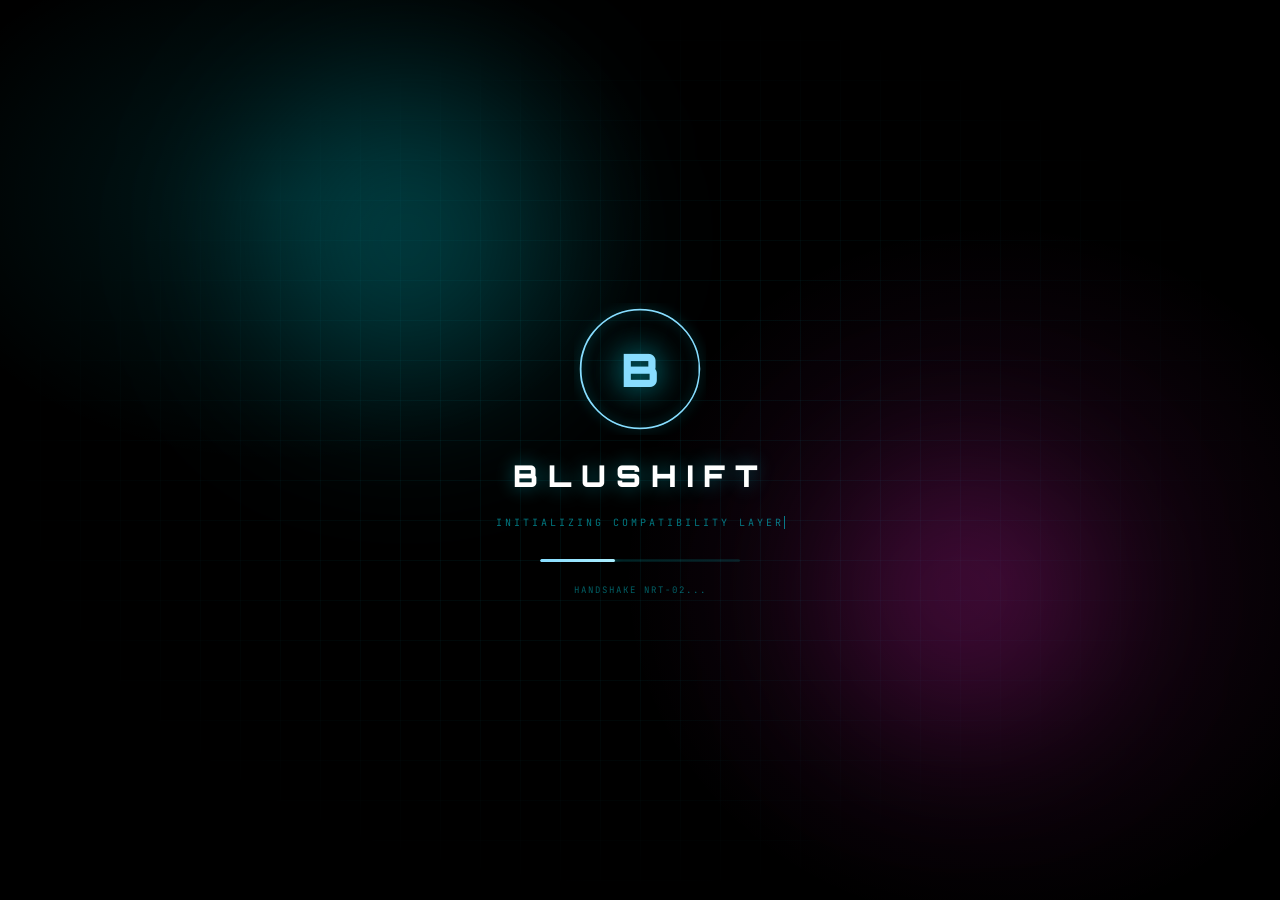
==== index.html @ e388130e "Deploy BLUSHIFT Beta V1 (PWA) Co-Authored-By: Claude Opus 4.8 <noreply@anthropic.com>" ====
<!DOCTYPE html>
<html lang="en">
<head>
<meta charset="UTF-8" />
<meta name="viewport" content="width=device-width, initial-scale=1.0" />
<title>BLUSHIFT</title>
<link rel="manifest" href="manifest.webmanifest" />
<meta name="theme-color" content="#0a0e1a" />
<meta http-equiv="refresh" content="0; url=BLUSHIFT%20Beta%20V1.html" />
<script>location.replace('BLUSHIFT%20Beta%20V1.html');</script>
<style>html,body{margin:0;height:100%;background:#0a0e1a;color:#9fb0d6;font-family:system-ui,sans-serif;display:flex;align-items:center;justify-content:center}</style>
</head>
<body>Loading BLUSHIFT… <a href="BLUSHIFT%20Beta%20V1.html" style="color:#5a8cff;margin-left:6px">Open</a></body>
</html>
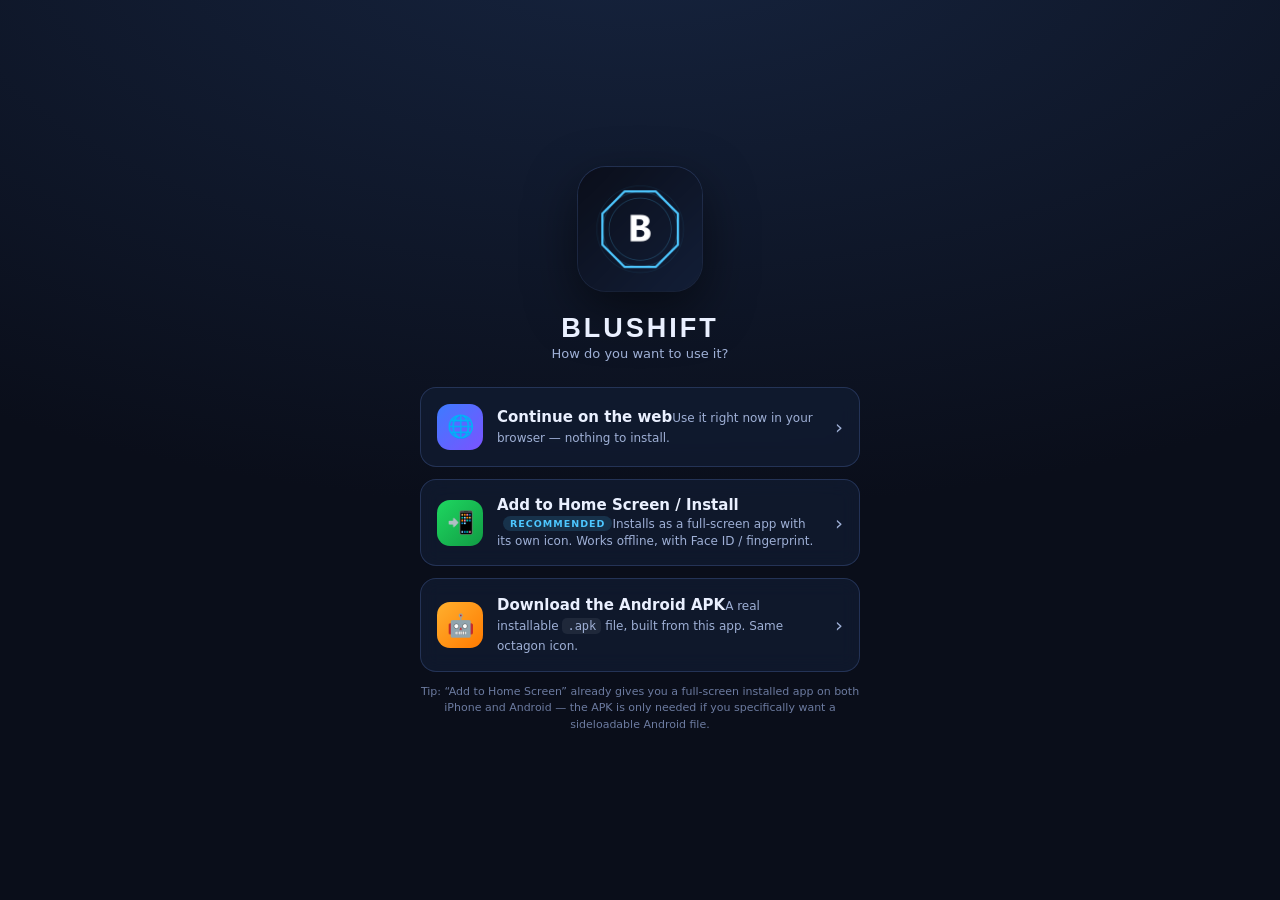
==== commit 06239bd6: "Flag images, octagon icon, install landing page Co-Authored-By: Claude Opus 4.8 <noreply@anthropic.c" ====
--- a/index.html
+++ b/index.html
@@ -3,12 +3,91 @@
 <head>
 <meta charset="UTF-8" />
 <meta name="viewport" content="width=device-width, initial-scale=1.0" />
-<title>BLUSHIFT</title>
+<title>BLUSHIFT — Open or Install</title>
 <link rel="manifest" href="manifest.webmanifest" />
 <meta name="theme-color" content="#0a0e1a" />
-<meta http-equiv="refresh" content="0; url=BLUSHIFT%20Beta%20V1.html" />
-<script>location.replace('BLUSHIFT%20Beta%20V1.html');</script>
-<style>html,body{margin:0;height:100%;background:#0a0e1a;color:#9fb0d6;font-family:system-ui,sans-serif;display:flex;align-items:center;justify-content:center}</style>
+<meta name="apple-mobile-web-app-capable" content="yes" />
+<meta name="apple-mobile-web-app-status-bar-style" content="black-translucent" />
+<meta name="apple-mobile-web-app-title" content="BLUSHIFT" />
+<link rel="apple-touch-icon" href="icons/apple-touch-icon.png" />
+<style>
+  :root { --accent:#4dc7ff; --bg:#0a0e1a; --bg2:#121d34; --txt:#eaf0ff; --dim:#9fb0d6; --line:rgba(120,160,255,.2); }
+  * { box-sizing: border-box; }
+  body { margin:0; min-height:100vh; background:radial-gradient(1200px 600px at 50% -10%, #16243f, var(--bg)); color:var(--txt); font-family:'Inter',system-ui,-apple-system,sans-serif; display:flex; align-items:center; justify-content:center; padding:30px 18px; }
+  .wrap { width:100%; max-width:440px; text-align:center; }
+  .logo { width:124px; height:124px; border-radius:28px; box-shadow:0 18px 50px rgba(0,0,0,.5),0 0 0 1px var(--line); }
+  h1 { font-family:'Orbitron',sans-serif; letter-spacing:3px; font-size:27px; margin:18px 0 2px; }
+  .tag { color:var(--dim); font-size:13px; margin-bottom:26px; }
+  .opt { display:flex; align-items:center; gap:14px; width:100%; text-align:left; text-decoration:none; padding:16px; border-radius:16px; margin-bottom:12px; cursor:pointer; border:1px solid var(--line); background:rgba(18,29,52,.7); color:var(--txt); font-family:inherit; backdrop-filter:blur(10px); transition:transform .12s, border-color .15s; }
+  .opt:hover { transform:translateY(-2px); border-color:var(--accent); }
+  .opt .ic { width:46px; height:46px; border-radius:13px; flex:0 0 auto; display:flex; align-items:center; justify-content:center; font-size:22px; }
+  .opt .tx { flex:1; min-width:0; }
+  .opt .tt { font-weight:700; font-size:15px; }
+  .opt .sb { font-size:12px; color:var(--dim); margin-top:2px; line-height:1.4; }
+  .opt .arr { color:var(--dim); font-size:20px; flex:0 0 auto; }
+  .web .ic { background:linear-gradient(135deg,#3d7bff,#7b53ff); }
+  .pwa .ic { background:linear-gradient(135deg,#1ed760,#119c44); color:#04210f; }
+  .apk .ic { background:linear-gradient(135deg,#ffb02e,#ff7a00); color:#3a1d00; }
+  .badge { display:inline-block; font-size:9.5px; letter-spacing:1px; background:rgba(77,199,255,.15); color:var(--accent); padding:2px 7px; border-radius:20px; margin-left:6px; vertical-align:middle; }
+  .steps { display:none; font-size:12.5px; color:var(--dim); line-height:1.7; text-align:left; background:rgba(0,0,0,.25); border:1px solid var(--line); border-radius:12px; padding:12px 14px; margin:-4px 0 12px; }
+  .steps b { color:var(--txt); }
+  .foot { font-size:11px; color:#6c7ba0; margin-top:10px; line-height:1.5; }
+  code { background:rgba(255,255,255,.07); padding:1px 5px; border-radius:5px; font-size:12px; }
+</style>
 </head>
-<body>Loading BLUSHIFT… <a href="BLUSHIFT%20Beta%20V1.html" style="color:#5a8cff;margin-left:6px">Open</a></body>
+<body>
+  <div class="wrap">
+    <img class="logo" src="icons/icon-512.png" alt="BLUSHIFT" />
+    <h1>BLUSHIFT</h1>
+    <div class="tag">How do you want to use it?</div>
+
+    <a class="opt web" href="BLUSHIFT%20Beta%20V1.html">
+      <span class="ic">🌐</span>
+      <span class="tx"><span class="tt">Continue on the web</span><span class="sb">Use it right now in your browser — nothing to install.</span></span>
+      <span class="arr">›</span>
+    </a>
+
+    <button class="opt pwa" id="installBtn" onclick="doInstall()">
+      <span class="ic">📲</span>
+      <span class="tx"><span class="tt">Add to Home Screen / Install <span class="badge">RECOMMENDED</span></span><span class="sb">Installs as a full-screen app with its own icon. Works offline, with Face ID / fingerprint.</span></span>
+      <span class="arr">›</span>
+    </button>
+    <div class="steps" id="pwaSteps">
+      <b>iPhone (Safari):</b> tap the <b>Share</b> button → <b>Add to Home Screen</b>.<br>
+      <b>Android (Chrome):</b> tap the <b>⋮</b> menu → <b>Install app</b> (or use the prompt above).
+    </div>
+
+    <a class="opt apk" id="apkBtn" href="#" target="_blank" rel="noopener">
+      <span class="ic">🤖</span>
+      <span class="tx"><span class="tt">Download the Android APK</span><span class="sb">A real installable <code>.apk</code> file, built from this app. Same octagon icon.</span></span>
+      <span class="arr">›</span>
+    </a>
+    <div class="steps" id="apkSteps">
+      Opens <b>PWABuilder</b> → press <b>Package For Stores → Android → Download</b>. Install the <code>.apk</code> on your phone (allow “install from unknown sources” when asked).
+    </div>
+
+    <div class="foot">Tip: “Add to Home Screen” already gives you a full-screen installed app on both iPhone and Android — the APK is only needed if you specifically want a sideloadable Android file.</div>
+  </div>
+
+  <script>
+    document.getElementById('apkBtn').href =
+      'https://www.pwabuilder.com/reportcard?site=' + encodeURIComponent(location.origin + location.pathname.replace(/index\.html$/, ''));
+    document.getElementById('apkBtn').addEventListener('click', function () {
+      document.getElementById('apkSteps').style.display = 'block';
+    });
+
+    var deferred = null;
+    window.addEventListener('beforeinstallprompt', function (e) { e.preventDefault(); deferred = e; });
+    function doInstall() {
+      if (deferred) { deferred.prompt(); deferred.userChoice.finally(function () { deferred = null; }); }
+      else { document.getElementById('pwaSteps').style.display = 'block'; }
+    }
+    window.addEventListener('appinstalled', function () {
+      var s = document.getElementById('pwaSteps'); if (s) s.style.display = 'none';
+    });
+    if ('serviceWorker' in navigator && location.protocol.startsWith('http')) {
+      navigator.serviceWorker.register('sw.js').catch(function () {});
+    }
+  </script>
+</body>
 </html>
